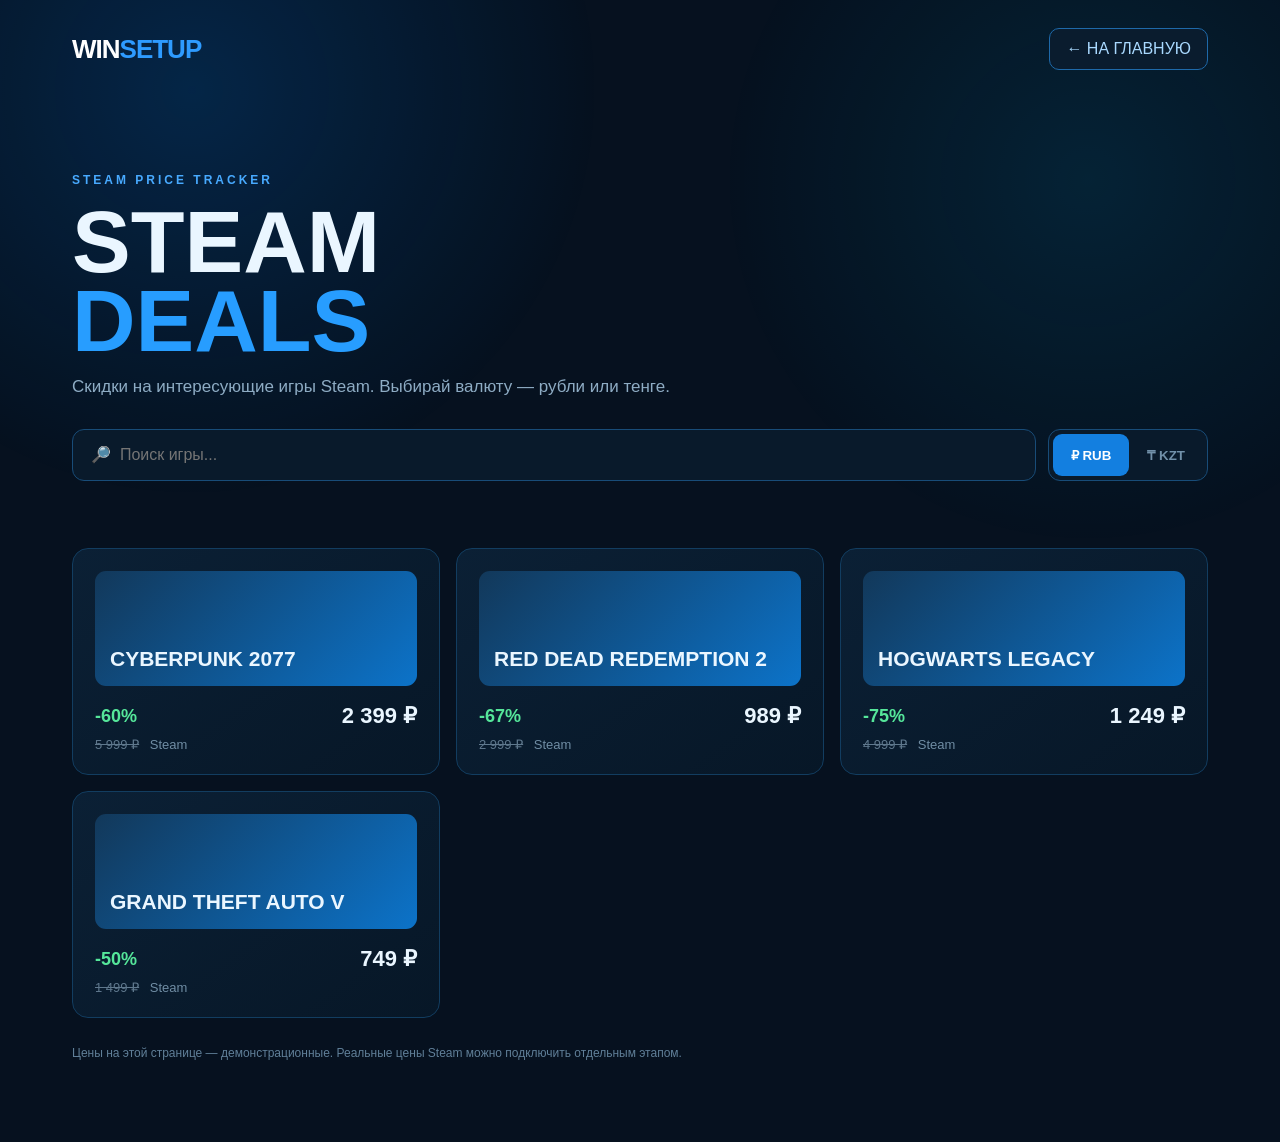
==== steam.html @ f0f0ab3f "Add files via upload" ====
<!DOCTYPE html>
<html lang="ru">
<head>
<meta charset="UTF-8">
<meta name="viewport" content="width=device-width,initial-scale=1.0">
<title>STEAM DEALS — WINSETUP</title>
<style>
*{box-sizing:border-box}html{scroll-behavior:smooth}body{margin:0;font-family:Arial,Helvetica,sans-serif;background:#06111f;color:#eaf6ff;min-height:100vh}body:before{content:"";position:fixed;inset:0;background:radial-gradient(circle at 15% 10%,rgba(0,132,255,.18),transparent 30%),radial-gradient(circle at 85% 20%,rgba(0,191,255,.1),transparent 28%);pointer-events:none}.wrap{max-width:1180px;margin:auto;padding:28px 22px 70px;position:relative}.top{display:flex;align-items:center;justify-content:space-between;gap:20px;margin-bottom:55px}.logo{font-weight:900;letter-spacing:-1px;font-size:26px;color:#fff;text-decoration:none}.logo span{color:#2e9bff}.back{padding:11px 16px;border:1px solid #1e69a9;border-radius:10px;color:#a9d9ff;text-decoration:none;background:#0a1c2e}.hero{padding:48px 0 35px}.eyebrow{font-size:12px;letter-spacing:3px;color:#48aaff;font-weight:700}.hero h1{font-size:clamp(45px,8vw,88px);line-height:.9;margin:15px 0}.hero p{color:#8eacc4;font-size:17px;max-width:650px}.tools{display:flex;gap:12px;flex-wrap:wrap;margin:32px 0}.search{flex:1 1 420px;min-width:240px;padding:16px 18px;border:1px solid #184c78;border-radius:12px;background:#091a2b;color:#fff;font-size:16px;outline:none}.search:focus{border-color:#279dff;box-shadow:0 0 0 3px rgba(39,157,255,.12)}.currency{display:flex;padding:4px;border-radius:12px;background:#091a2b;border:1px solid #184c78}.currency button{border:0;background:transparent;color:#7190a9;padding:0 18px;border-radius:9px;font-weight:800;cursor:pointer}.currency button.active{background:#137fe0;color:white}.grid{display:grid;grid-template-columns:repeat(auto-fit,minmax(280px,1fr));gap:16px}.card{display:block;text-decoration:none;color:inherit;background:linear-gradient(145deg,#0b2035,#071727);border:1px solid #123d60;border-radius:16px;padding:22px;transition:.2s}.card:hover{transform:translateY(-3px);border-color:#258fdf;box-shadow:0 14px 35px rgba(0,117,255,.12)}.cover{height:115px;border-radius:11px;background:linear-gradient(135deg,#12385a,#0c73c9);display:flex;align-items:flex-end;padding:15px;font-weight:900;font-size:21px;margin-bottom:17px}.meta{display:flex;justify-content:space-between;align-items:center;gap:10px}.discount{color:#55e69a;font-weight:900;font-size:18px}.price{font-size:22px;font-weight:900}.old{text-decoration:line-through;color:#5f788d;font-size:13px;margin-right:7px}.sub{color:#708da4;font-size:13px;margin-top:8px}.empty{display:none;color:#7996ac;text-align:center;padding:35px}.note{margin-top:28px;color:#607f98;font-size:12px}.card.hidden{display:none}@media(max-width:650px){.top{margin-bottom:30px}.hero{padding-top:20px}.currency{width:100%;height:52px}.currency button{flex:1}}
</style>
</head>
<body>
<div class="wrap">
<header class="top"><a class="logo" href="index.html">WIN<span>SETUP</span></a><a class="back" href="index.html">← НА ГЛАВНУЮ</a></header>
<section class="hero">
<div class="eyebrow">STEAM PRICE TRACKER</div>
<h1>STEAM<br><span style="color:#279dff">DEALS</span></h1>
<p>Скидки на интересующие игры Steam. Выбирай валюту — рубли или тенге.</p>
<div class="tools"><input id="search" class="search" placeholder="🔎  Поиск игры..." autocomplete="off"><div class="currency"><button class="active" data-currency="rub">₽ RUB</button><button data-currency="kzt">₸ KZT</button></div></div>
</section>
<section class="grid" id="games">
<a class="card" href="https://store.steampowered.com/" target="_blank" rel="noopener" data-name="cyberpunk 2077"><div class="cover">CYBERPUNK 2077</div><div class="meta"><span class="discount">-60%</span><span class="price" data-rub="2399" data-kzt="14500">2 399 ₽</span></div><div class="sub"><span class="old" data-rub="5999" data-kzt="36000">5 999 ₽</span> Steam</div></a>
<a class="card" href="https://store.steampowered.com/" target="_blank" rel="noopener" data-name="red dead redemption 2 rdr2"><div class="cover">RED DEAD REDEMPTION 2</div><div class="meta"><span class="discount">-67%</span><span class="price" data-rub="989" data-kzt="5990">989 ₽</span></div><div class="sub"><span class="old" data-rub="2999" data-kzt="18000">2 999 ₽</span> Steam</div></a>
<a class="card" href="https://store.steampowered.com/" target="_blank" rel="noopener" data-name="hogwarts legacy"><div class="cover">HOGWARTS LEGACY</div><div class="meta"><span class="discount">-75%</span><span class="price" data-rub="1249" data-kzt="7490">1 249 ₽</span></div><div class="sub"><span class="old" data-rub="4999" data-kzt="29900">4 999 ₽</span> Steam</div></a>
<a class="card" href="https://store.steampowered.com/" target="_blank" rel="noopener" data-name="grand theft auto v gta 5 gta5"><div class="cover">GRAND THEFT AUTO V</div><div class="meta"><span class="discount">-50%</span><span class="price" data-rub="749" data-kzt="4490">749 ₽</span></div><div class="sub"><span class="old" data-rub="1499" data-kzt="8990">1 499 ₽</span> Steam</div></a>
</section>
<div class="empty" id="empty">Ничего не найдено.</div>
<p class="note">Цены на этой странице — демонстрационные. Реальные цены Steam можно подключить отдельным этапом.</p>
</div>
<script>
const buttons=document.querySelectorAll('.currency button');const prices=document.querySelectorAll('[data-rub]');const search=document.getElementById('search');const cards=document.querySelectorAll('.card');const empty=document.getElementById('empty');let currency='rub';
function format(n){return new Intl.NumberFormat(currency==='rub'?'ru-RU':'kk-KZ').format(Number(n))+' '+(currency==='rub'?'₽':'₸')}
function update(){prices.forEach(el=>el.textContent=format(el.dataset[currency]));let q=search.value.trim().toLowerCase(),shown=0;cards.forEach(c=>{let ok=c.dataset.name.includes(q);c.classList.toggle('hidden',!ok);if(ok)shown++});empty.style.display=shown?'none':'block'}
buttons.forEach(b=>b.onclick=()=>{buttons.forEach(x=>x.classList.remove('active'));b.classList.add('active');currency=b.dataset.currency;update()});search.addEventListener('input',update);
</script>
</body>
</html>
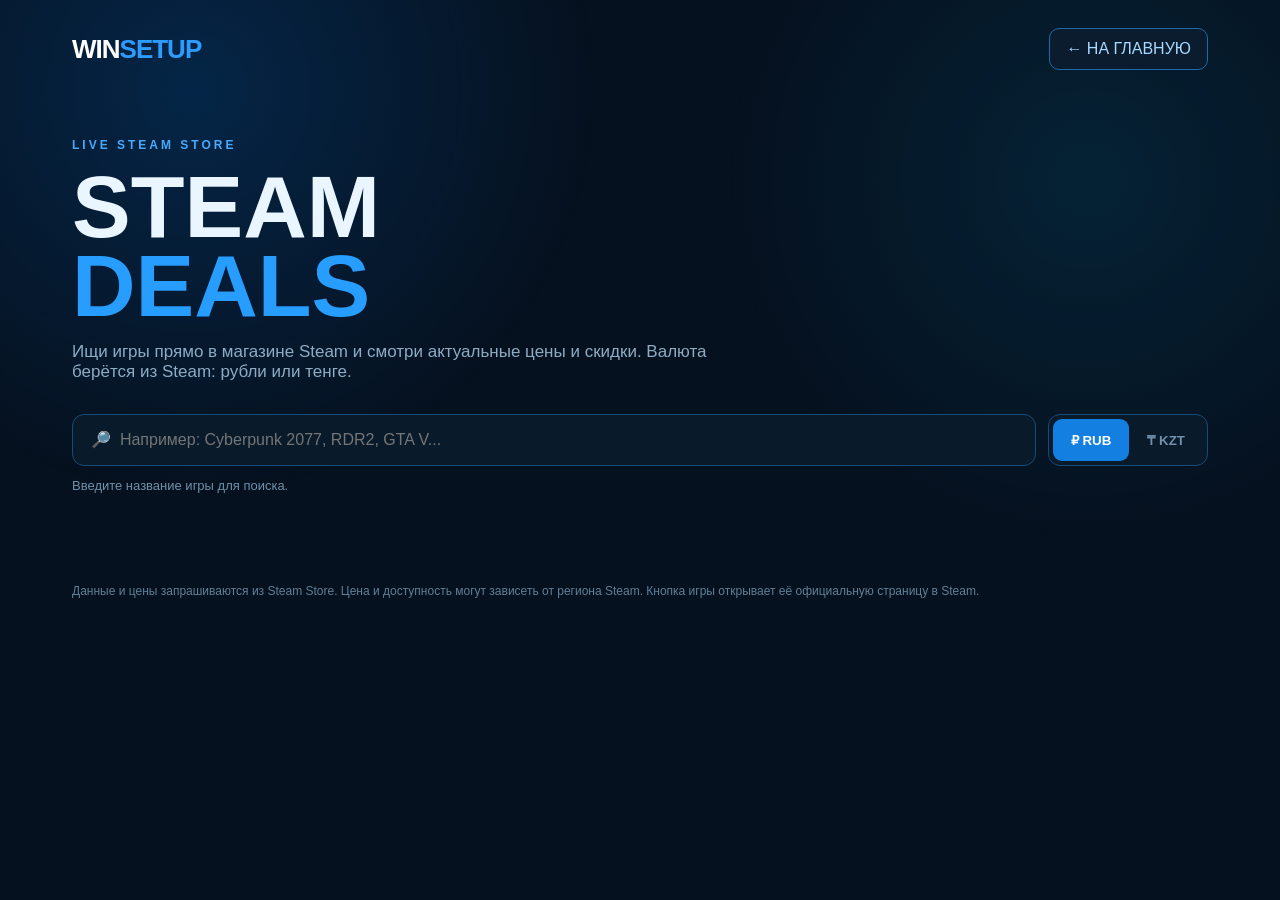
==== commit 0e8d1f9c: "Add files via upload" ====
--- a/steam.html
+++ b/steam.html
@@ -5,32 +5,89 @@
 <meta name="viewport" content="width=device-width,initial-scale=1.0">
 <title>STEAM DEALS — WINSETUP</title>
 <style>
-*{box-sizing:border-box}html{scroll-behavior:smooth}body{margin:0;font-family:Arial,Helvetica,sans-serif;background:#06111f;color:#eaf6ff;min-height:100vh}body:before{content:"";position:fixed;inset:0;background:radial-gradient(circle at 15% 10%,rgba(0,132,255,.18),transparent 30%),radial-gradient(circle at 85% 20%,rgba(0,191,255,.1),transparent 28%);pointer-events:none}.wrap{max-width:1180px;margin:auto;padding:28px 22px 70px;position:relative}.top{display:flex;align-items:center;justify-content:space-between;gap:20px;margin-bottom:55px}.logo{font-weight:900;letter-spacing:-1px;font-size:26px;color:#fff;text-decoration:none}.logo span{color:#2e9bff}.back{padding:11px 16px;border:1px solid #1e69a9;border-radius:10px;color:#a9d9ff;text-decoration:none;background:#0a1c2e}.hero{padding:48px 0 35px}.eyebrow{font-size:12px;letter-spacing:3px;color:#48aaff;font-weight:700}.hero h1{font-size:clamp(45px,8vw,88px);line-height:.9;margin:15px 0}.hero p{color:#8eacc4;font-size:17px;max-width:650px}.tools{display:flex;gap:12px;flex-wrap:wrap;margin:32px 0}.search{flex:1 1 420px;min-width:240px;padding:16px 18px;border:1px solid #184c78;border-radius:12px;background:#091a2b;color:#fff;font-size:16px;outline:none}.search:focus{border-color:#279dff;box-shadow:0 0 0 3px rgba(39,157,255,.12)}.currency{display:flex;padding:4px;border-radius:12px;background:#091a2b;border:1px solid #184c78}.currency button{border:0;background:transparent;color:#7190a9;padding:0 18px;border-radius:9px;font-weight:800;cursor:pointer}.currency button.active{background:#137fe0;color:white}.grid{display:grid;grid-template-columns:repeat(auto-fit,minmax(280px,1fr));gap:16px}.card{display:block;text-decoration:none;color:inherit;background:linear-gradient(145deg,#0b2035,#071727);border:1px solid #123d60;border-radius:16px;padding:22px;transition:.2s}.card:hover{transform:translateY(-3px);border-color:#258fdf;box-shadow:0 14px 35px rgba(0,117,255,.12)}.cover{height:115px;border-radius:11px;background:linear-gradient(135deg,#12385a,#0c73c9);display:flex;align-items:flex-end;padding:15px;font-weight:900;font-size:21px;margin-bottom:17px}.meta{display:flex;justify-content:space-between;align-items:center;gap:10px}.discount{color:#55e69a;font-weight:900;font-size:18px}.price{font-size:22px;font-weight:900}.old{text-decoration:line-through;color:#5f788d;font-size:13px;margin-right:7px}.sub{color:#708da4;font-size:13px;margin-top:8px}.empty{display:none;color:#7996ac;text-align:center;padding:35px}.note{margin-top:28px;color:#607f98;font-size:12px}.card.hidden{display:none}@media(max-width:650px){.top{margin-bottom:30px}.hero{padding-top:20px}.currency{width:100%;height:52px}.currency button{flex:1}}
+*{box-sizing:border-box}html{scroll-behavior:smooth}body{margin:0;font-family:Arial,Helvetica,sans-serif;background:#06111f;color:#eaf6ff;min-height:100vh}body:before{content:"";position:fixed;inset:0;background:radial-gradient(circle at 15% 10%,rgba(0,132,255,.18),transparent 30%),radial-gradient(circle at 85% 20%,rgba(0,191,255,.1),transparent 28%);pointer-events:none}.wrap{max-width:1180px;margin:auto;padding:28px 22px 70px;position:relative}.top{display:flex;align-items:center;justify-content:space-between;gap:20px;margin-bottom:40px}.logo{font-weight:900;letter-spacing:-1px;font-size:26px;color:#fff;text-decoration:none}.logo span{color:#2e9bff}.back{padding:11px 16px;border:1px solid #1e69a9;border-radius:10px;color:#a9d9ff;text-decoration:none;background:#0a1c2e}.hero{padding:28px 0 30px}.eyebrow{font-size:12px;letter-spacing:3px;color:#48aaff;font-weight:700}.hero h1{font-size:clamp(45px,8vw,88px);line-height:.9;margin:15px 0}.hero p{color:#8eacc4;font-size:17px;max-width:700px}.tools{display:flex;gap:12px;flex-wrap:wrap;margin:32px 0 12px}.search{flex:1 1 420px;min-width:240px;padding:16px 18px;border:1px solid #184c78;border-radius:12px;background:#091a2b;color:#fff;font-size:16px;outline:none}.search:focus{border-color:#279dff;box-shadow:0 0 0 3px rgba(39,157,255,.12)}.currency{display:flex;padding:4px;border-radius:12px;background:#091a2b;border:1px solid #184c78}.currency button{border:0;background:transparent;color:#7190a9;padding:0 18px;border-radius:9px;font-weight:800;cursor:pointer}.currency button.active{background:#137fe0;color:white}.status{min-height:22px;color:#7090a8;font-size:13px;margin:8px 0 24px}.grid{display:grid;grid-template-columns:repeat(auto-fit,minmax(280px,1fr));gap:16px}.card{display:block;text-decoration:none;color:inherit;background:linear-gradient(145deg,#0b2035,#071727);border:1px solid #123d60;border-radius:16px;padding:16px;transition:.2s;overflow:hidden}.card:hover{transform:translateY(-3px);border-color:#258fdf;box-shadow:0 14px 35px rgba(0,117,255,.12)}.cover{height:145px;border-radius:11px;background:#0c2b47 center/cover no-repeat;display:flex;align-items:flex-end;padding:15px;font-weight:900;font-size:20px;margin-bottom:17px;position:relative;overflow:hidden}.cover:after{content:"";position:absolute;inset:0;background:linear-gradient(transparent 30%,rgba(0,0,0,.78));}.cover span{position:relative;z-index:1;text-shadow:0 2px 8px #000}.meta{display:flex;justify-content:space-between;align-items:center;gap:10px}.discount{color:#55e69a;font-weight:900;font-size:18px}.price{font-size:22px;font-weight:900}.old{text-decoration:line-through;color:#5f788d;font-size:13px;margin-right:7px}.sub{color:#708da4;font-size:13px;margin-top:8px}.empty{display:none;color:#7996ac;text-align:center;padding:45px 20px;border:1px dashed #183c5b;border-radius:15px}.note{margin-top:28px;color:#607f98;font-size:12px;line-height:1.5}.spinner{display:inline-block;width:12px;height:12px;border:2px solid #315d7d;border-top-color:#37a4ff;border-radius:50%;animation:spin .7s linear infinite;vertical-align:-2px;margin-right:7px}@keyframes spin{to{transform:rotate(360deg)}}@media(max-width:650px){.top{margin-bottom:20px}.hero{padding-top:10px}.currency{width:100%;height:52px}.currency button{flex:1}}
 </style>
 </head>
 <body>
 <div class="wrap">
 <header class="top"><a class="logo" href="index.html">WIN<span>SETUP</span></a><a class="back" href="index.html">← НА ГЛАВНУЮ</a></header>
 <section class="hero">
-<div class="eyebrow">STEAM PRICE TRACKER</div>
+<div class="eyebrow">LIVE STEAM STORE</div>
 <h1>STEAM<br><span style="color:#279dff">DEALS</span></h1>
-<p>Скидки на интересующие игры Steam. Выбирай валюту — рубли или тенге.</p>
-<div class="tools"><input id="search" class="search" placeholder="🔎  Поиск игры..." autocomplete="off"><div class="currency"><button class="active" data-currency="rub">₽ RUB</button><button data-currency="kzt">₸ KZT</button></div></div>
+<p>Ищи игры прямо в магазине Steam и смотри актуальные цены и скидки. Валюта берётся из Steam: рубли или тенге.</p>
+<div class="tools"><input id="search" class="search" placeholder="🔎  Например: Cyberpunk 2077, RDR2, GTA V..." autocomplete="off"><div class="currency"><button class="active" data-cc="ru" data-symbol="₽">₽ RUB</button><button data-cc="kz" data-symbol="₸">₸ KZT</button></div></div>
+<div class="status" id="status">Введите название игры для поиска.</div>
 </section>
-<section class="grid" id="games">
-<a class="card" href="https://store.steampowered.com/" target="_blank" rel="noopener" data-name="cyberpunk 2077"><div class="cover">CYBERPUNK 2077</div><div class="meta"><span class="discount">-60%</span><span class="price" data-rub="2399" data-kzt="14500">2 399 ₽</span></div><div class="sub"><span class="old" data-rub="5999" data-kzt="36000">5 999 ₽</span> Steam</div></a>
-<a class="card" href="https://store.steampowered.com/" target="_blank" rel="noopener" data-name="red dead redemption 2 rdr2"><div class="cover">RED DEAD REDEMPTION 2</div><div class="meta"><span class="discount">-67%</span><span class="price" data-rub="989" data-kzt="5990">989 ₽</span></div><div class="sub"><span class="old" data-rub="2999" data-kzt="18000">2 999 ₽</span> Steam</div></a>
-<a class="card" href="https://store.steampowered.com/" target="_blank" rel="noopener" data-name="hogwarts legacy"><div class="cover">HOGWARTS LEGACY</div><div class="meta"><span class="discount">-75%</span><span class="price" data-rub="1249" data-kzt="7490">1 249 ₽</span></div><div class="sub"><span class="old" data-rub="4999" data-kzt="29900">4 999 ₽</span> Steam</div></a>
-<a class="card" href="https://store.steampowered.com/" target="_blank" rel="noopener" data-name="grand theft auto v gta 5 gta5"><div class="cover">GRAND THEFT AUTO V</div><div class="meta"><span class="discount">-50%</span><span class="price" data-rub="749" data-kzt="4490">749 ₽</span></div><div class="sub"><span class="old" data-rub="1499" data-kzt="8990">1 499 ₽</span> Steam</div></a>
-</section>
-<div class="empty" id="empty">Ничего не найдено.</div>
-<p class="note">Цены на этой странице — демонстрационные. Реальные цены Steam можно подключить отдельным этапом.</p>
+<section class="grid" id="games"></section>
+<div class="empty" id="empty">Ничего не найдено. Попробуй другое название.</div>
+<p class="note">Данные и цены запрашиваются из Steam Store. Цена и доступность могут зависеть от региона Steam. Кнопка игры открывает её официальную страницу в Steam.</p>
 </div>
 <script>
-const buttons=document.querySelectorAll('.currency button');const prices=document.querySelectorAll('[data-rub]');const search=document.getElementById('search');const cards=document.querySelectorAll('.card');const empty=document.getElementById('empty');let currency='rub';
-function format(n){return new Intl.NumberFormat(currency==='rub'?'ru-RU':'kk-KZ').format(Number(n))+' '+(currency==='rub'?'₽':'₸')}
-function update(){prices.forEach(el=>el.textContent=format(el.dataset[currency]));let q=search.value.trim().toLowerCase(),shown=0;cards.forEach(c=>{let ok=c.dataset.name.includes(q);c.classList.toggle('hidden',!ok);if(ok)shown++});empty.style.display=shown?'none':'block'}
-buttons.forEach(b=>b.onclick=()=>{buttons.forEach(x=>x.classList.remove('active'));b.classList.add('active');currency=b.dataset.currency;update()});search.addEventListener('input',update);
+const search=document.getElementById('search');
+const games=document.getElementById('games');
+const empty=document.getElementById('empty');
+const statusEl=document.getElementById('status');
+const buttons=document.querySelectorAll('.currency button');
+let cc='ru';
+let symbol='₽';
+let timer=null;
+let controller=null;
+
+function money(cents){
+  if(cents===null||cents===undefined) return 'Цена не указана';
+  return new Intl.NumberFormat(cc==='ru'?'ru-RU':'kk-KZ',{maximumFractionDigits:2}).format(Number(cents)/100)+' '+symbol;
+}
+function escapeHtml(s){return String(s??'').replace(/[&<>'"]/g,c=>({'&':'&amp;','<':'&lt;','>':'&gt;',"'":'&#39;','"':'&quot;'}[c]));}
+function render(items){
+  games.innerHTML='';
+  empty.style.display=items.length?'none':'block';
+  items.forEach(g=>{
+    const price=g.price_overview||{};
+    const discount=Number(price.discount_percent||0);
+    const current=price.final;
+    const initial=price.initial;
+    const link=`https://store.steampowered.com/app/${g.steam_appid}/`;
+    const cover=g.header_image||g.tiny_image||'';
+    const card=document.createElement('a');
+    card.className='card'; card.href=link; card.target='_blank'; card.rel='noopener';
+    card.innerHTML=`<div class="cover" style="background-image:url('${cover.replace(/'/g,"%27")}')"><span>${escapeHtml(g.name)}</span></div><div class="meta"><span class="discount">${discount?'-'+discount+'%':'Без скидки'}</span><span class="price">${money(current)}</span></div><div class="sub">${discount?`<span class="old">${money(initial)}</span>`:''} Steam · ${g.steam_appid}</div>`;
+    games.appendChild(card);
+  });
+}
+async function searchSteam(term){
+  term=term.trim();
+  if(term.length<2){games.innerHTML='';empty.style.display='none';statusEl.textContent='Введите минимум 2 символа для поиска.';return;}
+  if(controller) controller.abort();
+  controller=new AbortController();
+  statusEl.innerHTML='<span class="spinner"></span>Ищу игры в Steam...';
+  empty.style.display='none'; games.innerHTML='';
+  try{
+    const url=`https://store.steampowered.com/api/storesearch/?term=${encodeURIComponent(term)}&cc=${cc}&l=russian&start=0&count=12`;
+    const res=await fetch(url,{signal:controller.signal,cache:'no-store'});
+    if(!res.ok) throw new Error('Steam ответил ошибкой '+res.status);
+    const data=await res.json();
+    const items=(data.items||[]).filter(x=>x.type==='app' || !x.type);
+    if(!items.length){statusEl.textContent='Steam не нашёл игры по этому запросу.';render([]);return;}
+    const detailed=await Promise.all(items.slice(0,12).map(async item=>{
+      try{
+        const r=await fetch(`https://store.steampowered.com/api/appdetails?appids=${item.id}&cc=${cc}&l=russian`,{cache:'no-store'});
+        const d=await r.json();
+        const info=d[item.id]?.data||{};
+        return {...item,...info,steam_appid:item.id};
+      }catch{return {...item,steam_appid:item.id};}
+    }));
+    render(detailed);
+    statusEl.textContent=`Найдено: ${items.length}${items.length>12?'+' : ''}. Цены: Steam ${cc==='ru'?'Россия':'Казахстан'}.`;
+  }catch(e){
+    if(e.name==='AbortError') return;
+    console.error(e);
+    statusEl.textContent='Не удалось получить данные Steam. Если сайт открыт через GitHub Pages, проверь доступ к Steam Store/API или попробуй позже.';
+    render([]);
+  }
+}
+function schedule(){clearTimeout(timer);timer=setTimeout(()=>searchSteam(search.value),350)}
+search.addEventListener('input',schedule);
+buttons.forEach(b=>b.addEventListener('click',()=>{buttons.forEach(x=>x.classList.remove('active'));b.classList.add('active');cc=b.dataset.cc;symbol=b.dataset.symbol;if(search.value.trim())searchSteam(search.value);else statusEl.textContent='Выбрана валюта '+symbol+'. Введи название игры.';}));
 </script>
 </body>
 </html>
